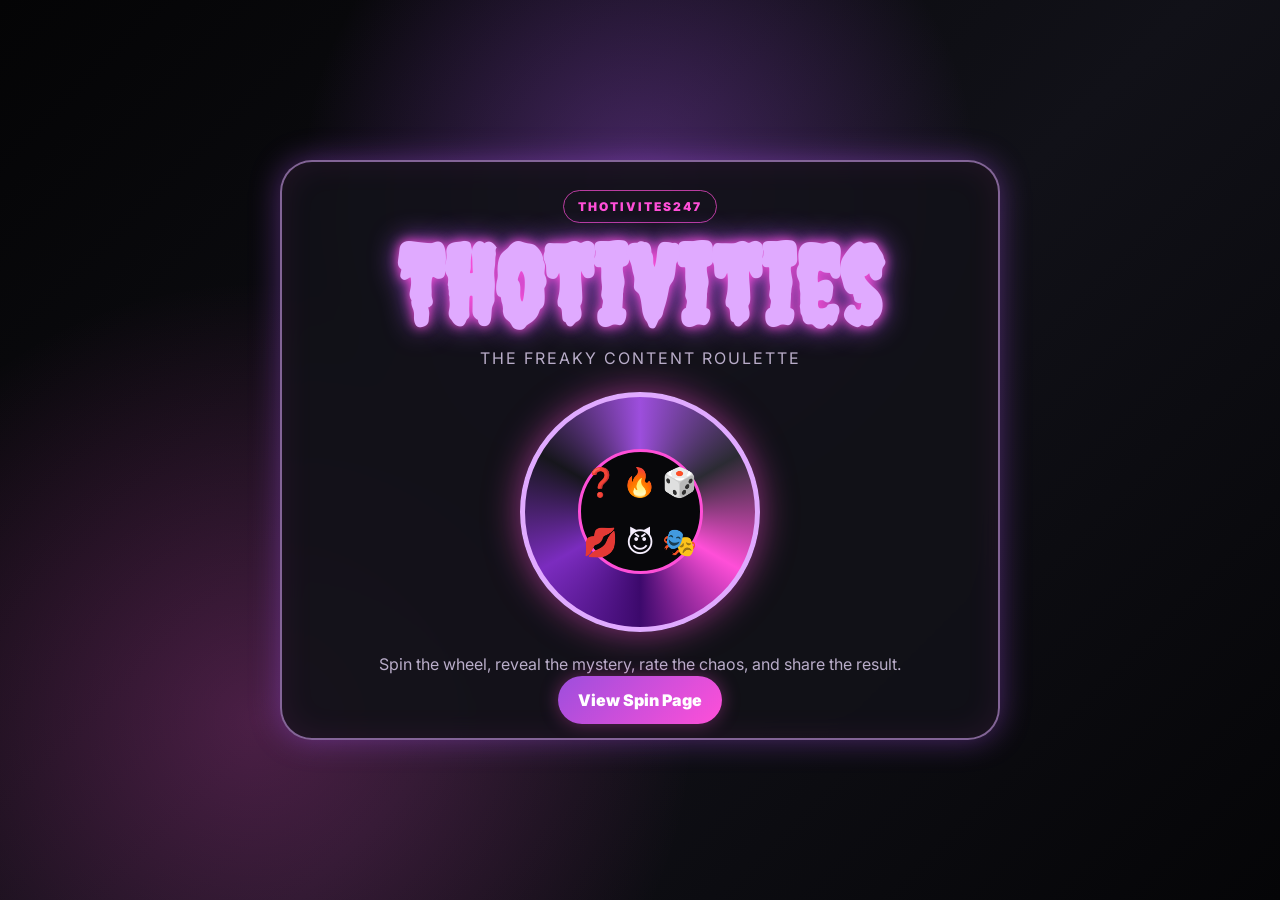
==== index.html @ 8af291e5 "Add Thotivites247 share site" ====
<!DOCTYPE html>
<html lang="en">
<head>
  <meta charset="UTF-8" />
  <meta name="viewport" content="width=device-width, initial-scale=1.0" />
  <title>Thotivites247</title>
  <link rel="stylesheet" href="style.css" />
</head>
<body>
  <main class="page">
    <section class="hero-card">
      <div class="badge">THOTIVITES247</div>
      <h1>Thotivities</h1>
      <p class="tagline">The Freaky Content Roulette</p>

      <div class="wheel-logo">
        <div class="wheel-ring">
          <span>❓</span><span>🔥</span><span>🎲</span>
          <span>💋</span><span>😈</span><span>🎭</span>
        </div>
      </div>

      <p class="description">
        Spin the wheel, reveal the mystery, rate the chaos, and share the result.
      </p>

      <a class="button" href="spin.html">View Spin Page</a>
    </section>
  </main>
</body>
</html>
---- style.css ----
@import url('https://fonts.googleapis.com/css2?family=Creepster&family=Inter:wght@400;700;900&display=swap');

:root {
  --black: #07070a;
  --panel: #121218;
  --gray: #2b2b33;
  --purple: #9d4edd;
  --purple-light: #e0aaff;
  --pink: #ff4fd8;
  --text: #f6efff;
  --muted: #b9adc9;
}

* { box-sizing: border-box; }

body {
  margin: 0;
  min-height: 100vh;
  font-family: Inter, system-ui, sans-serif;
  color: var(--text);
  background:
    radial-gradient(circle at 50% 20%, rgba(157, 78, 221, 0.4), transparent 35%),
    radial-gradient(circle at 20% 80%, rgba(255, 79, 216, 0.25), transparent 35%),
    linear-gradient(135deg, #040405, #111118 55%, #050507);
}

.page {
  min-height: 100vh;
  display: grid;
  place-items: center;
  padding: 24px;
}

.hero-card,
.result-card {
  width: min(720px, 100%);
  padding: 28px;
  text-align: center;
  background: rgba(18, 18, 24, 0.92);
  border: 2px solid rgba(224, 170, 255, 0.55);
  border-radius: 32px;
  box-shadow: 0 0 30px rgba(157, 78, 221, 0.45),
              inset 0 0 35px rgba(255, 79, 216, 0.08);
  backdrop-filter: blur(12px);
}

.badge {
  display: inline-block;
  padding: 8px 14px;
  border: 1px solid rgba(255, 79, 216, 0.7);
  border-radius: 999px;
  color: var(--pink);
  font-size: 12px;
  font-weight: 900;
  letter-spacing: 2px;
}

h1 {
  margin: 12px 0 0;
  font-family: Creepster, cursive;
  font-size: clamp(56px, 12vw, 108px);
  line-height: 0.95;
  color: var(--purple-light);
  text-shadow: 0 0 12px var(--pink), 0 0 28px var(--purple);
}

.tagline {
  margin: 10px 0 24px;
  color: var(--muted);
  letter-spacing: 2px;
  text-transform: uppercase;
}

.description, .notes, .footer { color: var(--muted); }

.wheel-logo {
  width: 240px;
  height: 240px;
  margin: 22px auto;
  border-radius: 50%;
  display: grid;
  place-items: center;
  background: conic-gradient(from 0deg, #9d4edd, #2b2b33, #ff4fd8, #3c096c, #7b2cbf, #16161c, #9d4edd);
  border: 5px solid var(--purple-light);
  box-shadow: 0 0 35px rgba(255, 79, 216, 0.55);
}

.wheel-ring {
  width: 125px;
  height: 125px;
  border-radius: 50%;
  background: var(--black);
  display: grid;
  grid-template-columns: repeat(3, 1fr);
  place-items: center;
  font-size: 28px;
  border: 3px solid var(--pink);
}

.symbol {
  font-size: clamp(76px, 22vw, 160px);
  line-height: 1;
  margin: 20px 0;
  filter: drop-shadow(0 0 20px var(--pink));
}

h2 {
  margin: 0;
  font-family: Creepster, cursive;
  font-size: clamp(40px, 9vw, 72px);
  color: var(--purple-light);
  text-shadow: 0 0 18px var(--purple);
}

.category {
  color: var(--pink);
  font-weight: 900;
  letter-spacing: 1.5px;
}

.rating-box {
  margin: 24px auto;
  padding: 18px;
  border-radius: 24px;
  background: rgba(43, 43, 51, 0.58);
  border: 1px solid rgba(224, 170, 255, 0.28);
}

.rating-number { font-size: 28px; font-weight: 900; }

.eggplants {
  margin: 10px 0;
  font-size: 26px;
  line-height: 1.4;
  overflow-wrap: anywhere;
}

.rating-label {
  font-family: Creepster, cursive;
  font-size: 34px;
  color: var(--pink);
  text-shadow: 0 0 16px var(--pink);
}

.actions {
  margin-top: 20px;
  display: flex;
  gap: 12px;
  justify-content: center;
  flex-wrap: wrap;
}

button, .button {
  appearance: none;
  border: none;
  cursor: pointer;
  text-decoration: none;
  padding: 14px 20px;
  border-radius: 999px;
  color: white;
  font-weight: 900;
  background: linear-gradient(135deg, var(--purple), var(--pink));
  box-shadow: 0 0 18px rgba(255, 79, 216, 0.35);
}

.secondary { background: var(--gray); }
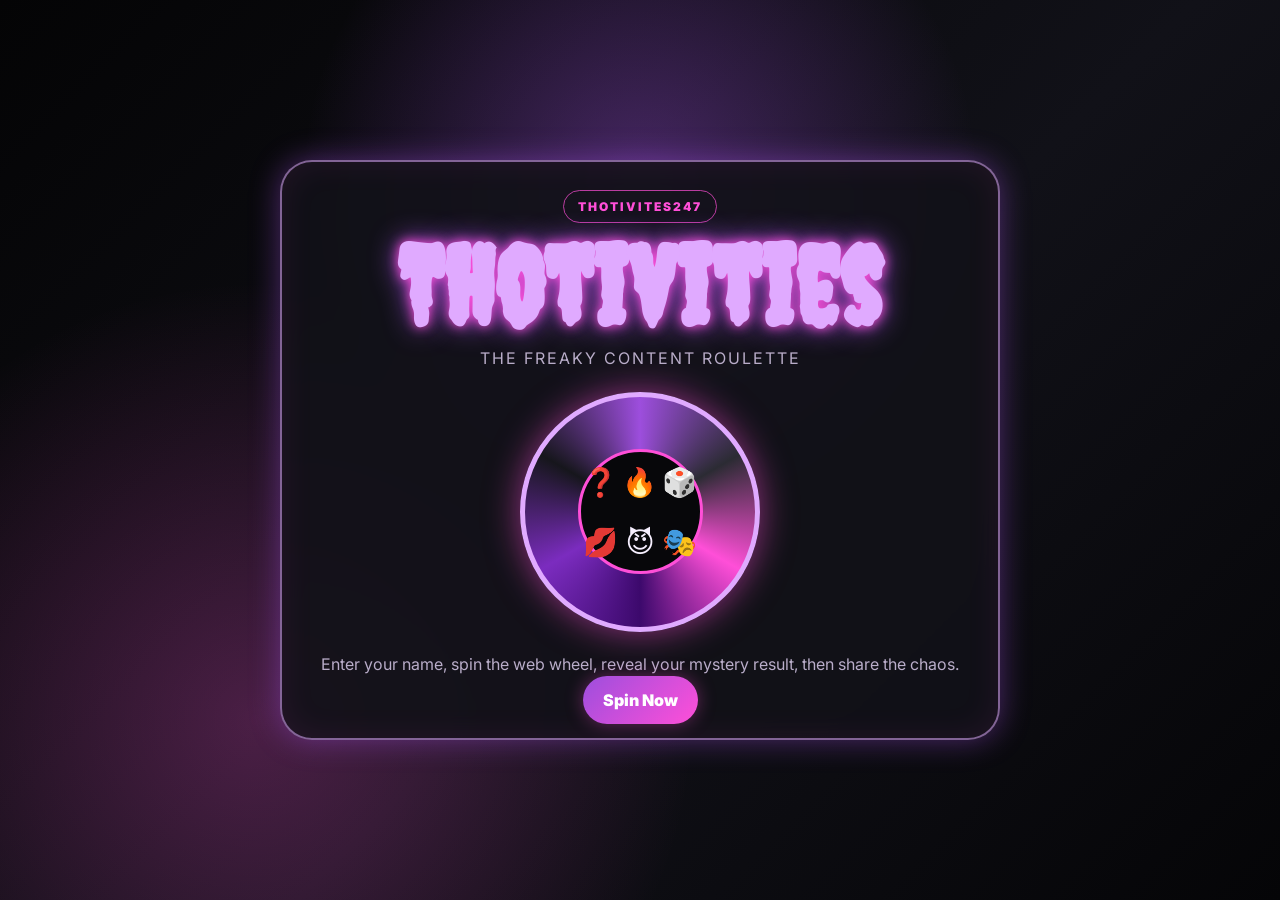
==== commit afc1fd42: "Add web spin with name reveal" ====
--- a/index.html
+++ b/index.html
@@ -12,19 +12,14 @@
       <div class="badge">THOTIVITES247</div>
       <h1>Thotivities</h1>
       <p class="tagline">The Freaky Content Roulette</p>
-
       <div class="wheel-logo">
         <div class="wheel-ring">
           <span>❓</span><span>🔥</span><span>🎲</span>
           <span>💋</span><span>😈</span><span>🎭</span>
         </div>
       </div>
-
-      <p class="description">
-        Spin the wheel, reveal the mystery, rate the chaos, and share the result.
-      </p>
-
-      <a class="button" href="spin.html">View Spin Page</a>
+      <p class="description">Enter your name, spin the web wheel, reveal your mystery result, then share the chaos.</p>
+      <a class="button" href="spin.html">Spin Now</a>
     </section>
   </main>
 </body>
--- a/style.css
+++ b/style.css
@@ -31,16 +31,14 @@
   padding: 24px;
 }
 
-.hero-card,
-.result-card {
+.hero-card, .result-card {
   width: min(720px, 100%);
   padding: 28px;
   text-align: center;
   background: rgba(18, 18, 24, 0.92);
   border: 2px solid rgba(224, 170, 255, 0.55);
   border-radius: 32px;
-  box-shadow: 0 0 30px rgba(157, 78, 221, 0.45),
-              inset 0 0 35px rgba(255, 79, 216, 0.08);
+  box-shadow: 0 0 30px rgba(157, 78, 221, 0.45), inset 0 0 35px rgba(255, 79, 216, 0.08);
   backdrop-filter: blur(12px);
 }
 
@@ -73,6 +71,34 @@
 
 .description, .notes, .footer { color: var(--muted); }
 
+.form-box { margin: 16px auto 18px; text-align: left; }
+
+label {
+  display: block;
+  margin-bottom: 8px;
+  color: var(--muted);
+  font-weight: 900;
+  letter-spacing: 1px;
+  text-transform: uppercase;
+  font-size: 12px;
+}
+
+input {
+  width: 100%;
+  padding: 16px;
+  border-radius: 18px;
+  border: 1px solid rgba(224, 170, 255, 0.45);
+  background: rgba(7, 7, 10, 0.75);
+  color: var(--text);
+  font-size: 18px;
+  outline: none;
+}
+
+input:focus {
+  border-color: var(--pink);
+  box-shadow: 0 0 18px rgba(255, 79, 216, 0.3);
+}
+
 .wheel-logo {
   width: 240px;
   height: 240px;
@@ -84,6 +110,8 @@
   border: 5px solid var(--purple-light);
   box-shadow: 0 0 35px rgba(255, 79, 216, 0.55);
 }
+
+.small-wheel { width: 210px; height: 210px; }
 
 .wheel-ring {
   width: 125px;
@@ -97,12 +125,31 @@
   border: 3px solid var(--pink);
 }
 
+.spin-animation { animation: spin 1.6s cubic-bezier(.12,.72,.22,1) forwards; }
+
+@keyframes spin {
+  from { transform: rotate(0deg); }
+  to { transform: rotate(1620deg); }
+}
+
+.hidden { display: none !important; }
+
+.small-label {
+  color: var(--muted);
+  text-transform: uppercase;
+  letter-spacing: 1.5px;
+  font-size: 12px;
+  font-weight: 900;
+}
+
 .symbol {
-  font-size: clamp(76px, 22vw, 160px);
+  font-size: clamp(76px, 22vw, 150px);
   line-height: 1;
-  margin: 20px 0;
+  margin: 10px 0 20px;
   filter: drop-shadow(0 0 20px var(--pink));
 }
+
+.name-line { color: var(--pink); font-weight: 900; font-size: 18px; }
 
 h2 {
   margin: 0;
@@ -112,11 +159,7 @@
   text-shadow: 0 0 18px var(--purple);
 }
 
-.category {
-  color: var(--pink);
-  font-weight: 900;
-  letter-spacing: 1.5px;
-}
+.category { color: var(--pink); font-weight: 900; letter-spacing: 1.5px; }
 
 .rating-box {
   margin: 24px auto;
@@ -126,21 +169,7 @@
   border: 1px solid rgba(224, 170, 255, 0.28);
 }
 
-.rating-number { font-size: 28px; font-weight: 900; }
-
-.eggplants {
-  margin: 10px 0;
-  font-size: 26px;
-  line-height: 1.4;
-  overflow-wrap: anywhere;
-}
-
-.rating-label {
-  font-family: Creepster, cursive;
-  font-size: 34px;
-  color: var(--pink);
-  text-shadow: 0 0 16px var(--pink);
-}
+.rating-number { font-size: 24px; font-weight: 900; }
 
 .actions {
   margin-top: 20px;
@@ -150,7 +179,7 @@
   flex-wrap: wrap;
 }
 
-button, .button {
+button, .button, .secondary-btn {
   appearance: none;
   border: none;
   cursor: pointer;
@@ -163,4 +192,4 @@
   box-shadow: 0 0 18px rgba(255, 79, 216, 0.35);
 }
 
-.secondary { background: var(--gray); }
+.secondary, .secondary-btn { background: var(--gray); }
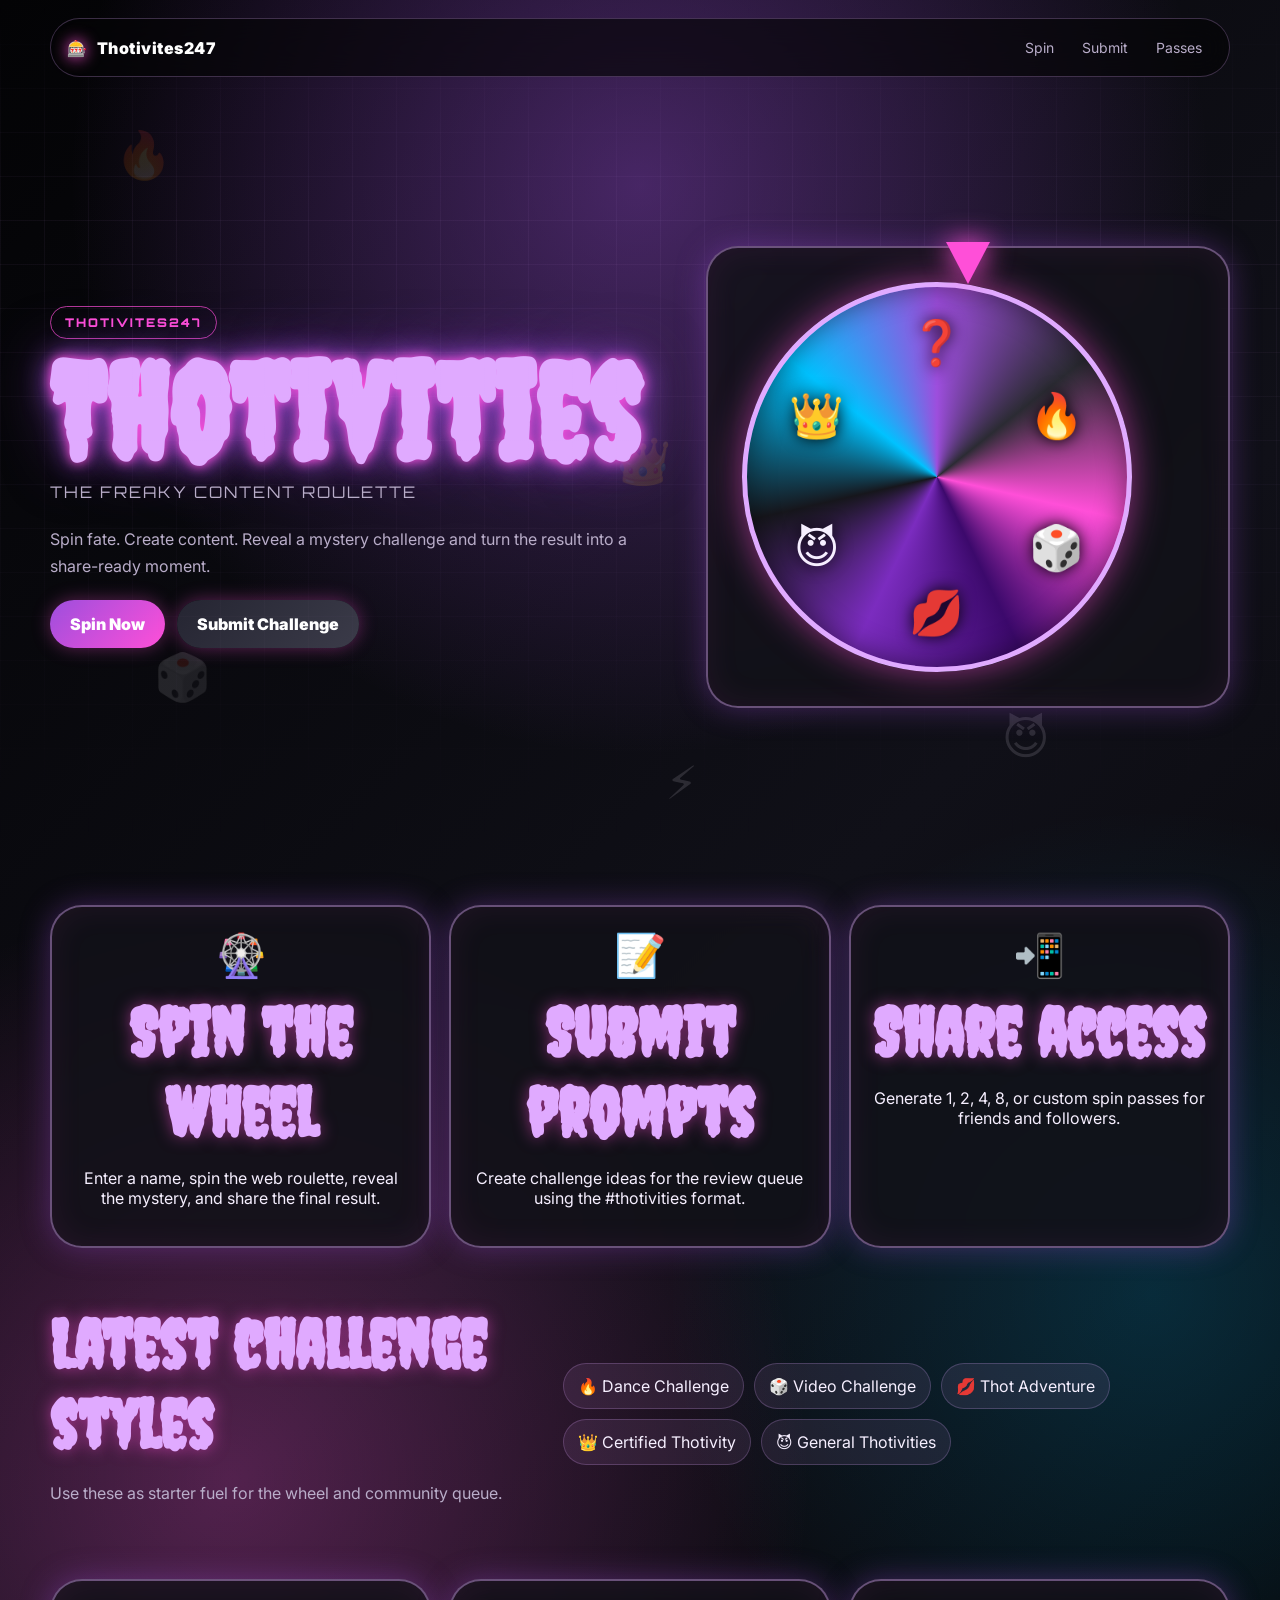
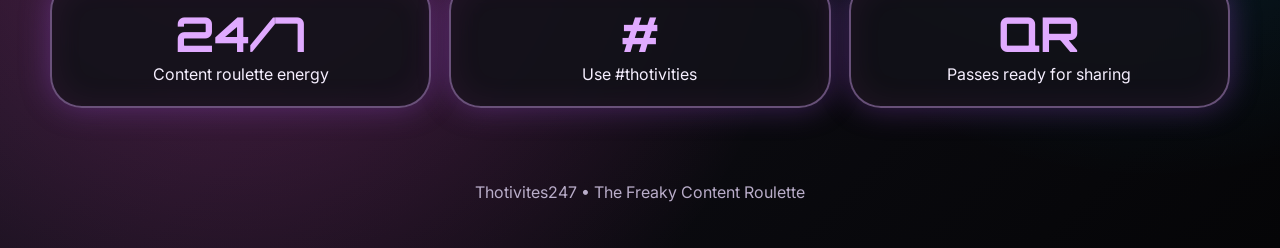
==== commit 2c6c256d: "Upgrade Thotivites247 web experience" ====
--- a/index.html
+++ b/index.html
@@ -3,24 +3,65 @@
 <head>
   <meta charset="UTF-8" />
   <meta name="viewport" content="width=device-width, initial-scale=1.0" />
-  <title>Thotivites247</title>
+  <title>Thotivites247 | The Freaky Content Roulette</title>
+  <meta name="description" content="Spin the wheel, reveal a mystery challenge, and share the chaos with Thotivites247." />
   <link rel="stylesheet" href="style.css" />
 </head>
 <body>
-  <main class="page">
-    <section class="hero-card">
-      <div class="badge">THOTIVITES247</div>
-      <h1>Thotivities</h1>
-      <p class="tagline">The Freaky Content Roulette</p>
-      <div class="wheel-logo">
-        <div class="wheel-ring">
-          <span>❓</span><span>🔥</span><span>🎲</span>
-          <span>💋</span><span>😈</span><span>🎭</span>
+  <div class="symbol-cloud" aria-hidden="true">
+    <span>🔥</span><span>🎲</span><span>💋</span><span>😈</span><span>👑</span><span>⚡</span>
+  </div>
+
+  <header class="site-header">
+    <a class="brand" href="index.html"><span class="brand-mark">🎰</span><span>Thotivites247</span></a>
+    <nav><a href="spin.html">Spin</a><a href="submit.html">Submit</a><a href="passes.html">Passes</a></nav>
+  </header>
+
+  <main>
+    <section class="hero page-section">
+      <div class="hero-copy">
+        <div class="badge">THOTIVITES247</div>
+        <h1>Thotivities</h1>
+        <p class="tagline">The Freaky Content Roulette</p>
+        <p class="hero-text">Spin fate. Create content. Reveal a mystery challenge and turn the result into a share-ready moment.</p>
+        <div class="hero-actions">
+          <a class="button" href="spin.html">Spin Now</a>
+          <a class="button secondary" href="submit.html">Submit Challenge</a>
         </div>
       </div>
-      <p class="description">Enter your name, spin the web wheel, reveal your mystery result, then share the chaos.</p>
-      <a class="button" href="spin.html">Spin Now</a>
+
+      <div class="hero-wheel-card">
+        <div class="pointer"></div>
+        <div class="mega-wheel">
+          <span>❓</span><span>🔥</span><span>🎲</span><span>💋</span><span>😈</span><span>👑</span>
+        </div>
+      </div>
+    </section>
+
+    <section class="page-section cards-grid">
+      <article class="glass-card"><div class="card-icon">🎡</div><h2>Spin the wheel</h2><p>Enter a name, spin the web roulette, reveal the mystery, and share the final result.</p></article>
+      <article class="glass-card"><div class="card-icon">📝</div><h2>Submit prompts</h2><p>Create challenge ideas for the review queue using the #thotivities format.</p></article>
+      <article class="glass-card"><div class="card-icon">📲</div><h2>Share access</h2><p>Generate 1, 2, 4, 8, or custom spin passes for friends and followers.</p></article>
+    </section>
+
+    <section class="page-section split-section">
+      <div><h2 class="section-title">Latest challenge styles</h2><p class="muted">Use these as starter fuel for the wheel and community queue.</p></div>
+      <div class="challenge-list">
+        <div class="challenge-pill">🔥 Dance Challenge</div>
+        <div class="challenge-pill">🎲 Video Challenge</div>
+        <div class="challenge-pill">💋 Thot Adventure</div>
+        <div class="challenge-pill">👑 Certified Thotivity</div>
+        <div class="challenge-pill">😈 General Thotivities</div>
+      </div>
+    </section>
+
+    <section class="page-section stats-grid">
+      <div class="stat-card"><strong>24/7</strong><span>Content roulette energy</span></div>
+      <div class="stat-card"><strong>#</strong><span>Use #thotivities</span></div>
+      <div class="stat-card"><strong>QR</strong><span>Passes ready for sharing</span></div>
     </section>
   </main>
+
+  <footer><p>Thotivites247 • The Freaky Content Roulette</p></footer>
 </body>
 </html>
--- a/style.css
+++ b/style.css
@@ -1,195 +1,69 @@
-@import url('https://fonts.googleapis.com/css2?family=Creepster&family=Inter:wght@400;700;900&display=swap');
+@import url('https://fonts.googleapis.com/css2?family=Creepster&family=Inter:wght@400;700;900&family=Orbitron:wght@500;700;900&display=swap');
 
-:root {
-  --black: #07070a;
-  --panel: #121218;
-  --gray: #2b2b33;
-  --purple: #9d4edd;
-  --purple-light: #e0aaff;
-  --pink: #ff4fd8;
-  --text: #f6efff;
-  --muted: #b9adc9;
-}
-
-* { box-sizing: border-box; }
-
-body {
-  margin: 0;
-  min-height: 100vh;
-  font-family: Inter, system-ui, sans-serif;
-  color: var(--text);
-  background:
-    radial-gradient(circle at 50% 20%, rgba(157, 78, 221, 0.4), transparent 35%),
-    radial-gradient(circle at 20% 80%, rgba(255, 79, 216, 0.25), transparent 35%),
-    linear-gradient(135deg, #040405, #111118 55%, #050507);
-}
-
-.page {
-  min-height: 100vh;
-  display: grid;
-  place-items: center;
-  padding: 24px;
-}
-
-.hero-card, .result-card {
-  width: min(720px, 100%);
-  padding: 28px;
-  text-align: center;
-  background: rgba(18, 18, 24, 0.92);
-  border: 2px solid rgba(224, 170, 255, 0.55);
-  border-radius: 32px;
-  box-shadow: 0 0 30px rgba(157, 78, 221, 0.45), inset 0 0 35px rgba(255, 79, 216, 0.08);
-  backdrop-filter: blur(12px);
-}
-
-.badge {
-  display: inline-block;
-  padding: 8px 14px;
-  border: 1px solid rgba(255, 79, 216, 0.7);
-  border-radius: 999px;
-  color: var(--pink);
-  font-size: 12px;
-  font-weight: 900;
-  letter-spacing: 2px;
-}
-
-h1 {
-  margin: 12px 0 0;
-  font-family: Creepster, cursive;
-  font-size: clamp(56px, 12vw, 108px);
-  line-height: 0.95;
-  color: var(--purple-light);
-  text-shadow: 0 0 12px var(--pink), 0 0 28px var(--purple);
-}
-
-.tagline {
-  margin: 10px 0 24px;
-  color: var(--muted);
-  letter-spacing: 2px;
-  text-transform: uppercase;
-}
-
-.description, .notes, .footer { color: var(--muted); }
-
-.form-box { margin: 16px auto 18px; text-align: left; }
-
-label {
-  display: block;
-  margin-bottom: 8px;
-  color: var(--muted);
-  font-weight: 900;
-  letter-spacing: 1px;
-  text-transform: uppercase;
-  font-size: 12px;
-}
-
-input {
-  width: 100%;
-  padding: 16px;
-  border-radius: 18px;
-  border: 1px solid rgba(224, 170, 255, 0.45);
-  background: rgba(7, 7, 10, 0.75);
-  color: var(--text);
-  font-size: 18px;
-  outline: none;
-}
-
-input:focus {
-  border-color: var(--pink);
-  box-shadow: 0 0 18px rgba(255, 79, 216, 0.3);
-}
-
-.wheel-logo {
-  width: 240px;
-  height: 240px;
-  margin: 22px auto;
-  border-radius: 50%;
-  display: grid;
-  place-items: center;
-  background: conic-gradient(from 0deg, #9d4edd, #2b2b33, #ff4fd8, #3c096c, #7b2cbf, #16161c, #9d4edd);
-  border: 5px solid var(--purple-light);
-  box-shadow: 0 0 35px rgba(255, 79, 216, 0.55);
-}
-
-.small-wheel { width: 210px; height: 210px; }
-
-.wheel-ring {
-  width: 125px;
-  height: 125px;
-  border-radius: 50%;
-  background: var(--black);
-  display: grid;
-  grid-template-columns: repeat(3, 1fr);
-  place-items: center;
-  font-size: 28px;
-  border: 3px solid var(--pink);
-}
-
-.spin-animation { animation: spin 1.6s cubic-bezier(.12,.72,.22,1) forwards; }
-
-@keyframes spin {
-  from { transform: rotate(0deg); }
-  to { transform: rotate(1620deg); }
-}
-
-.hidden { display: none !important; }
-
-.small-label {
-  color: var(--muted);
-  text-transform: uppercase;
-  letter-spacing: 1.5px;
-  font-size: 12px;
-  font-weight: 900;
-}
-
-.symbol {
-  font-size: clamp(76px, 22vw, 150px);
-  line-height: 1;
-  margin: 10px 0 20px;
-  filter: drop-shadow(0 0 20px var(--pink));
-}
-
-.name-line { color: var(--pink); font-weight: 900; font-size: 18px; }
-
-h2 {
-  margin: 0;
-  font-family: Creepster, cursive;
-  font-size: clamp(40px, 9vw, 72px);
-  color: var(--purple-light);
-  text-shadow: 0 0 18px var(--purple);
-}
-
-.category { color: var(--pink); font-weight: 900; letter-spacing: 1.5px; }
-
-.rating-box {
-  margin: 24px auto;
-  padding: 18px;
-  border-radius: 24px;
-  background: rgba(43, 43, 51, 0.58);
-  border: 1px solid rgba(224, 170, 255, 0.28);
-}
-
-.rating-number { font-size: 24px; font-weight: 900; }
-
-.actions {
-  margin-top: 20px;
-  display: flex;
-  gap: 12px;
-  justify-content: center;
-  flex-wrap: wrap;
-}
-
-button, .button, .secondary-btn {
-  appearance: none;
-  border: none;
-  cursor: pointer;
-  text-decoration: none;
-  padding: 14px 20px;
-  border-radius: 999px;
-  color: white;
-  font-weight: 900;
-  background: linear-gradient(135deg, var(--purple), var(--pink));
-  box-shadow: 0 0 18px rgba(255, 79, 216, 0.35);
-}
-
-.secondary, .secondary-btn { background: var(--gray); }
+:root { --black:#050507; --panel:#121218; --gray:#2b2b33; --purple:#9d4edd; --purple-light:#e0aaff; --pink:#ff4fd8; --blue:#00c2ff; --text:#f6efff; --muted:#b9adc9; --glass:rgba(18,18,24,.88); }
+* { box-sizing:border-box; }
+html { scroll-behavior:smooth; }
+body { margin:0; min-height:100vh; font-family:Inter,system-ui,sans-serif; color:var(--text); overflow-x:hidden; background:radial-gradient(circle at 50% 10%,rgba(157,78,221,.42),transparent 32%),radial-gradient(circle at 18% 80%,rgba(255,79,216,.28),transparent 32%),radial-gradient(circle at 90% 70%,rgba(0,194,255,.18),transparent 28%),linear-gradient(135deg,#030305,#101018 55%,#050507); }
+body::before { content:""; position:fixed; inset:0; pointer-events:none; background-image:linear-gradient(rgba(224,170,255,.05) 1px,transparent 1px),linear-gradient(90deg,rgba(224,170,255,.05) 1px,transparent 1px); background-size:44px 44px; mask-image:linear-gradient(to bottom,transparent,black 25%,transparent 95%); }
+.site-header { width:min(1180px,calc(100% - 32px)); margin:18px auto 0; padding:12px 16px; border:1px solid rgba(224,170,255,.25); border-radius:999px; background:rgba(5,5,7,.68); backdrop-filter:blur(14px); display:flex; align-items:center; justify-content:space-between; gap:12px; position:sticky; top:12px; z-index:20; }
+.brand { display:flex; align-items:center; gap:9px; color:white; text-decoration:none; font-weight:900; letter-spacing:.5px; }
+.brand-mark { filter:drop-shadow(0 0 8px var(--pink)); }
+nav { display:flex; gap:6px; }
+nav a { color:var(--muted); text-decoration:none; padding:8px 11px; border-radius:999px; font-size:14px; }
+nav a:hover { color:white; background:rgba(157,78,221,.22); }
+.page,.page-section { width:min(1180px,calc(100% - 32px)); margin:0 auto; }
+.page { min-height:calc(100vh - 90px); display:grid; place-items:center; padding:34px 0; }
+.hero { min-height:calc(100vh - 100px); display:grid; grid-template-columns:1.08fr .92fr; align-items:center; gap:40px; padding:62px 0; }
+.badge { display:inline-block; padding:8px 14px; border:1px solid rgba(255,79,216,.7); border-radius:999px; color:var(--pink); font-size:12px; font-weight:900; letter-spacing:2px; text-transform:uppercase; font-family:Orbitron,Inter,sans-serif; }
+h1 { margin:12px 0 0; font-family:Creepster,cursive; font-size:clamp(62px,12vw,132px); line-height:.92; color:var(--purple-light); text-shadow:0 0 12px var(--pink),0 0 28px var(--purple),0 0 60px rgba(157,78,221,.5); }
+h2,.section-title { font-family:Creepster,cursive; font-size:clamp(34px,6vw,68px); color:var(--purple-light); text-shadow:0 0 16px rgba(255,79,216,.5); margin:0 0 8px; }
+.tagline { margin:10px 0 24px; color:var(--muted); letter-spacing:2px; text-transform:uppercase; font-family:Orbitron,Inter,sans-serif; }
+.hero-text,.description,.notes,.footer,.muted { color:var(--muted); line-height:1.7; }
+.hero-actions,.actions { margin-top:20px; display:flex; gap:12px; flex-wrap:wrap; justify-content:center; }
+.hero-actions { justify-content:flex-start; }
+button,.button,.secondary-btn { appearance:none; border:none; cursor:pointer; text-decoration:none; padding:14px 20px; border-radius:999px; color:white; font-weight:900; background:linear-gradient(135deg,var(--purple),var(--pink)); box-shadow:0 0 18px rgba(255,79,216,.35); transition:transform .18s ease,box-shadow .18s ease; }
+button:hover,.button:hover,.secondary-btn:hover { transform:translateY(-2px); box-shadow:0 0 28px rgba(255,79,216,.52); }
+.secondary,.secondary-btn { background:linear-gradient(135deg,#252532,#3b3b49); }
+.hero-wheel-card,.result-card,.hero-card,.glass-card,.stat-card { text-align:center; background:var(--glass); border:2px solid rgba(224,170,255,.42); border-radius:32px; box-shadow:0 0 30px rgba(157,78,221,.35),inset 0 0 35px rgba(255,79,216,.07); backdrop-filter:blur(12px); }
+.hero-wheel-card { padding:34px; position:relative; }
+.result-card,.hero-card { width:min(760px,100%); padding:28px; }
+.wheel-shell { position:relative; display:grid; place-items:center; margin:8px auto 0; }
+.pointer { width:0; height:0; border-left:22px solid transparent; border-right:22px solid transparent; border-top:42px solid var(--pink); filter:drop-shadow(0 0 14px var(--pink)); position:absolute; top:-6px; left:50%; z-index:4; transform:translateX(-50%); }
+.mega-wheel,.wheel-logo { border-radius:50%; display:grid; place-items:center; background:conic-gradient(from 0deg,#9d4edd,#2b2b33,#ff4fd8,#3c096c,#7b2cbf,#16161c,#00c2ff,#9d4edd); border:5px solid var(--purple-light); box-shadow:0 0 35px rgba(255,79,216,.55),inset 0 0 28px rgba(0,0,0,.45); }
+.mega-wheel { width:min(390px,80vw); height:min(390px,80vw); animation:slowSpin 22s linear infinite; position:relative; }
+.mega-wheel span { position:absolute; font-size:44px; filter:drop-shadow(0 0 8px black); }
+.mega-wheel span:nth-child(1){transform:translate(0,-135px)} .mega-wheel span:nth-child(2){transform:translate(120px,-62px)} .mega-wheel span:nth-child(3){transform:translate(120px,70px)} .mega-wheel span:nth-child(4){transform:translate(0,135px)} .mega-wheel span:nth-child(5){transform:translate(-120px,70px)} .mega-wheel span:nth-child(6){transform:translate(-120px,-62px)}
+@keyframes slowSpin { from{transform:rotate(0)} to{transform:rotate(360deg)} }
+.wheel-logo { width:240px; height:240px; margin:22px auto; }
+.small-wheel { width:210px; height:210px; }
+.wheel-ring { width:125px; height:125px; border-radius:50%; background:var(--black); display:grid; grid-template-columns:repeat(3,1fr); place-items:center; font-size:28px; border:3px solid var(--pink); }
+.spin-animation { animation:spin 1.6s cubic-bezier(.12,.72,.22,1) forwards; }
+@keyframes spin { from{transform:rotate(0deg)} to{transform:rotate(1620deg)} }
+.cards-grid,.stats-grid { display:grid; grid-template-columns:repeat(3,1fr); gap:18px; padding:28px 0; }
+.glass-card,.stat-card { padding:22px; }
+.card-icon { font-size:42px; margin-bottom:12px; }
+.split-section { padding:28px 0; display:grid; grid-template-columns:.85fr 1.15fr; gap:20px; align-items:center; }
+.challenge-list { display:flex; gap:10px; flex-wrap:wrap; }
+.challenge-pill { padding:12px 14px; background:rgba(224,170,255,.09); border:1px solid rgba(224,170,255,.22); border-radius:999px; }
+.stat-card strong { display:block; font-size:48px; color:var(--purple-light); font-family:Orbitron,Inter,sans-serif; }
+.form-box { margin:16px auto 18px; text-align:left; }
+label { display:block; margin-bottom:8px; color:var(--muted); font-weight:900; letter-spacing:1px; text-transform:uppercase; font-size:12px; }
+input,textarea,select { width:100%; padding:16px; border-radius:18px; border:1px solid rgba(224,170,255,.45); background:rgba(7,7,10,.75); color:var(--text); font-size:18px; outline:none; }
+textarea { resize:vertical; }
+input:focus,textarea:focus,select:focus { border-color:var(--pink); box-shadow:0 0 18px rgba(255,79,216,.3); }
+.avatar-picker,.pass-grid { display:flex; flex-wrap:wrap; gap:8px; justify-content:center; }
+.avatar { min-width:52px; padding:12px; font-size:24px; background:rgba(224,170,255,.08); }
+.avatar.active { background:linear-gradient(135deg,var(--purple),var(--pink)); }
+.spin-limit { padding:10px; border:1px solid rgba(0,194,255,.55); border-radius:16px; background:rgba(0,194,255,.08); }
+.hidden { display:none!important; }
+.small-label { color:var(--muted); text-transform:uppercase; letter-spacing:1.5px; font-size:12px; font-weight:900; }
+.symbol { font-size:clamp(76px,22vw,150px); line-height:1; margin:10px 0 20px; filter:drop-shadow(0 0 20px var(--pink)); }
+.name-line { color:var(--pink); font-weight:900; font-size:18px; }
+.category,.hashtag { color:var(--pink); font-weight:900; letter-spacing:1.5px; }
+.share-card { margin:24px auto; padding:18px; border-radius:24px; background:rgba(43,43,51,.58); border:1px solid rgba(224,170,255,.28); white-space:pre-wrap; }
+footer { text-align:center; padding:30px; color:var(--muted); }
+.symbol-cloud { position:fixed; inset:0; pointer-events:none; overflow:hidden; z-index:-1; }
+.symbol-cloud span { position:absolute; font-size:46px; opacity:.13; animation:floatSymbol 13s ease-in-out infinite; }
+.symbol-cloud span:nth-child(1){top:14%;left:9%;animation-delay:0s} .symbol-cloud span:nth-child(2){top:72%;left:12%;animation-delay:1s} .symbol-cloud span:nth-child(3){top:28%;right:10%;animation-delay:2s} .symbol-cloud span:nth-child(4){bottom:15%;right:18%;animation-delay:3s} .symbol-cloud span:nth-child(5){top:48%;left:48%;animation-delay:4s} .symbol-cloud span:nth-child(6){bottom:10%;left:52%;animation-delay:5s}
+@keyframes floatSymbol { 0%,100%{transform:translateY(0) rotate(-8deg)} 50%{transform:translateY(-28px) rotate(8deg)} }
+@media (max-width:820px){ .hero,.split-section,.cards-grid,.stats-grid{grid-template-columns:1fr} .hero-actions{justify-content:center} .hero-copy{text-align:center} .site-header{border-radius:24px;flex-direction:column} nav{flex-wrap:wrap;justify-content:center} }
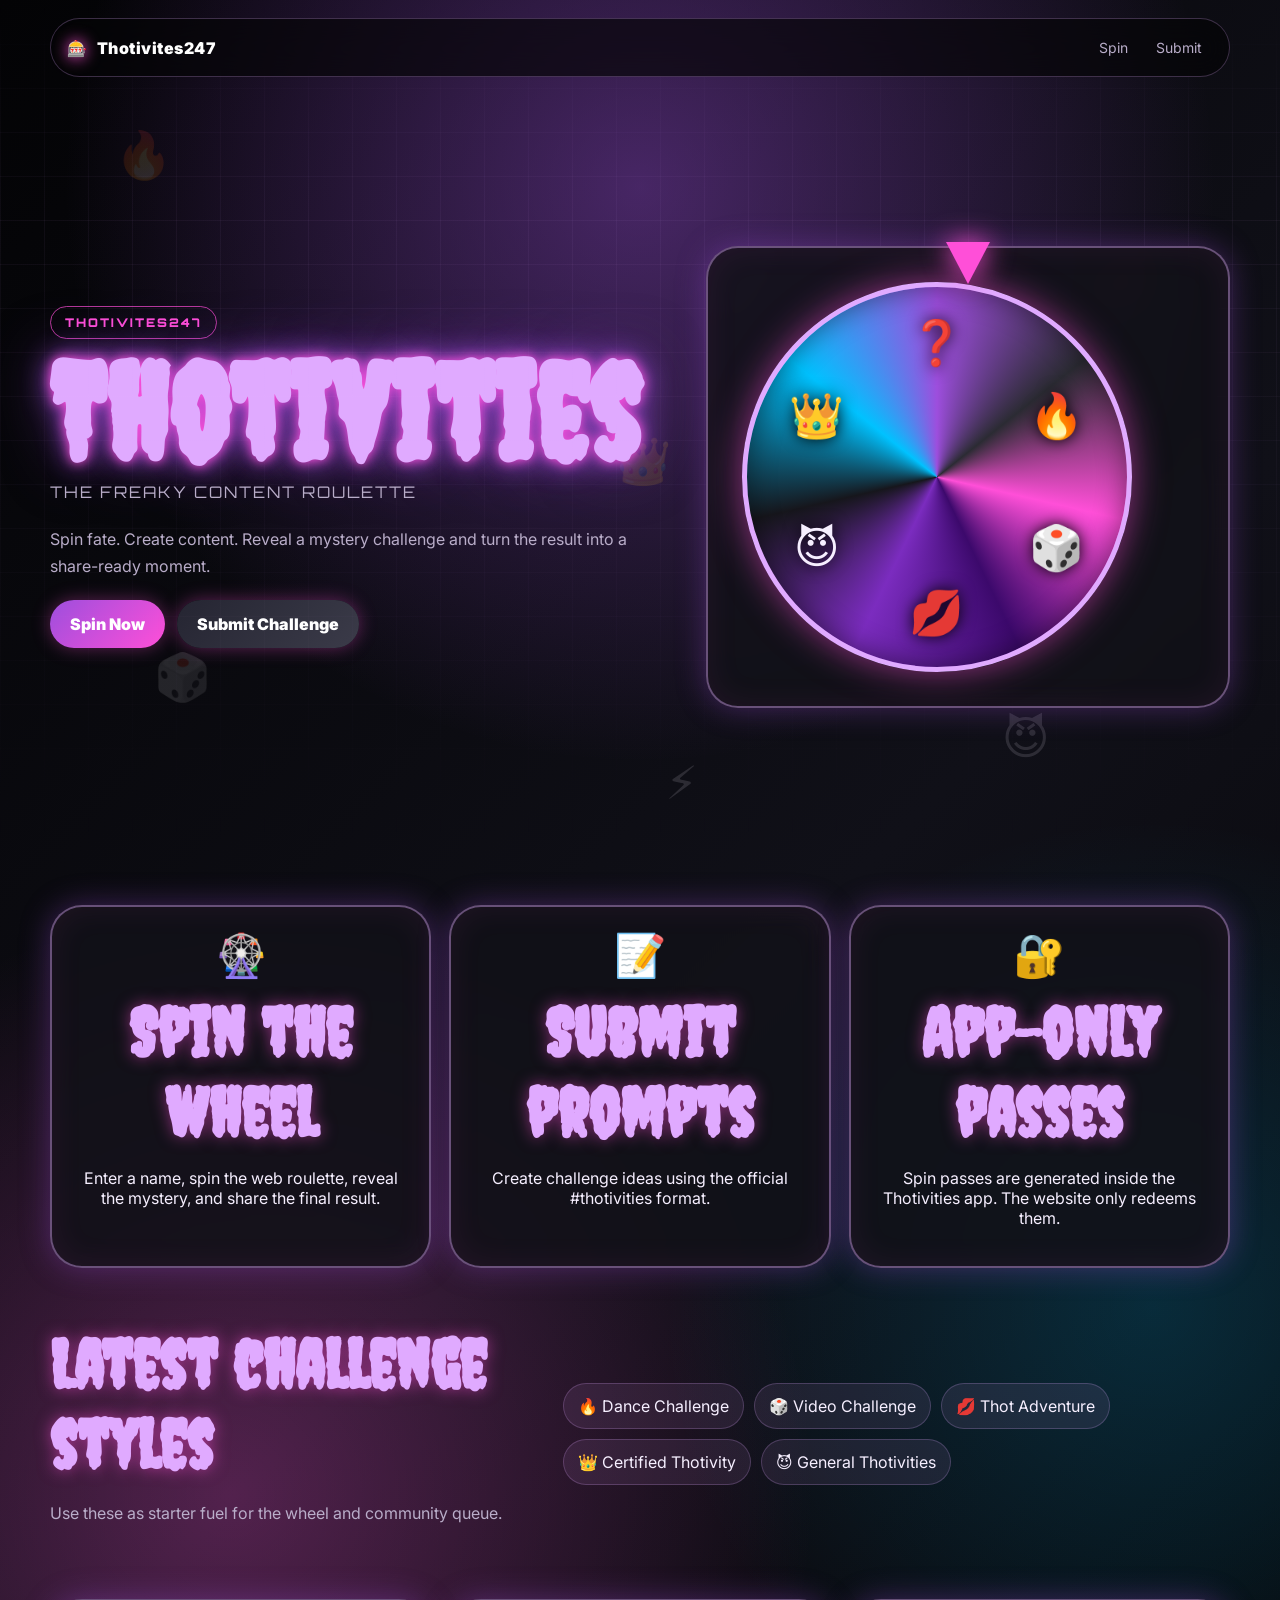
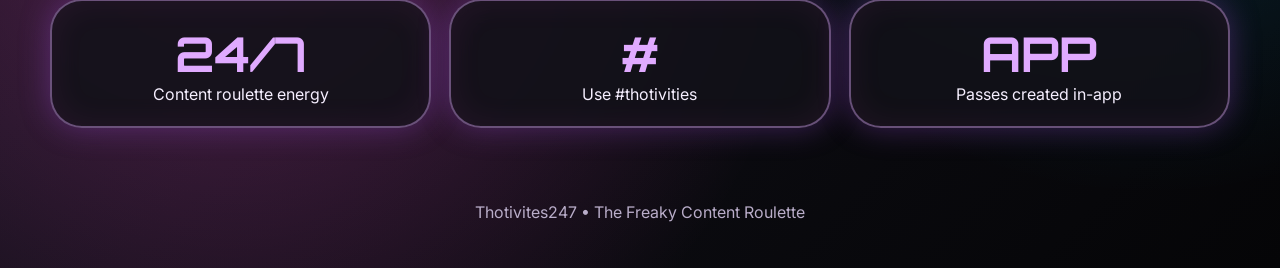
==== commit c633c9f5: "Make passes app-only and fix X prompt generator" ====
--- a/index.html
+++ b/index.html
@@ -3,8 +3,10 @@
 <head>
   <meta charset="UTF-8" />
   <meta name="viewport" content="width=device-width, initial-scale=1.0" />
+
   <title>Thotivites247 | The Freaky Content Roulette</title>
   <meta name="description" content="Spin the wheel, reveal a mystery challenge, and share the chaos with Thotivites247." />
+
   <link rel="stylesheet" href="style.css" />
 </head>
 <body>
@@ -13,8 +15,15 @@
   </div>
 
   <header class="site-header">
-    <a class="brand" href="index.html"><span class="brand-mark">🎰</span><span>Thotivites247</span></a>
-    <nav><a href="spin.html">Spin</a><a href="submit.html">Submit</a><a href="passes.html">Passes</a></nav>
+    <a class="brand" href="index.html">
+      <span class="brand-mark">🎰</span>
+      <span>Thotivites247</span>
+    </a>
+
+    <nav>
+      <a href="spin.html">Spin</a>
+      <a href="submit.html">Submit</a>
+    </nav>
   </header>
 
   <main>
@@ -23,7 +32,10 @@
         <div class="badge">THOTIVITES247</div>
         <h1>Thotivities</h1>
         <p class="tagline">The Freaky Content Roulette</p>
-        <p class="hero-text">Spin fate. Create content. Reveal a mystery challenge and turn the result into a share-ready moment.</p>
+        <p class="hero-text">
+          Spin fate. Create content. Reveal a mystery challenge and turn the result into a share-ready moment.
+        </p>
+
         <div class="hero-actions">
           <a class="button" href="spin.html">Spin Now</a>
           <a class="button secondary" href="submit.html">Submit Challenge</a>
@@ -33,19 +45,42 @@
       <div class="hero-wheel-card">
         <div class="pointer"></div>
         <div class="mega-wheel">
-          <span>❓</span><span>🔥</span><span>🎲</span><span>💋</span><span>😈</span><span>👑</span>
+          <span>❓</span>
+          <span>🔥</span>
+          <span>🎲</span>
+          <span>💋</span>
+          <span>😈</span>
+          <span>👑</span>
         </div>
       </div>
     </section>
 
     <section class="page-section cards-grid">
-      <article class="glass-card"><div class="card-icon">🎡</div><h2>Spin the wheel</h2><p>Enter a name, spin the web roulette, reveal the mystery, and share the final result.</p></article>
-      <article class="glass-card"><div class="card-icon">📝</div><h2>Submit prompts</h2><p>Create challenge ideas for the review queue using the #thotivities format.</p></article>
-      <article class="glass-card"><div class="card-icon">📲</div><h2>Share access</h2><p>Generate 1, 2, 4, 8, or custom spin passes for friends and followers.</p></article>
+      <article class="glass-card">
+        <div class="card-icon">🎡</div>
+        <h2>Spin the wheel</h2>
+        <p>Enter a name, spin the web roulette, reveal the mystery, and share the final result.</p>
+      </article>
+
+      <article class="glass-card">
+        <div class="card-icon">📝</div>
+        <h2>Submit prompts</h2>
+        <p>Create challenge ideas using the official #thotivities format.</p>
+      </article>
+
+      <article class="glass-card">
+        <div class="card-icon">🔐</div>
+        <h2>App-only passes</h2>
+        <p>Spin passes are generated inside the Thotivities app. The website only redeems them.</p>
+      </article>
     </section>
 
     <section class="page-section split-section">
-      <div><h2 class="section-title">Latest challenge styles</h2><p class="muted">Use these as starter fuel for the wheel and community queue.</p></div>
+      <div>
+        <h2 class="section-title">Latest challenge styles</h2>
+        <p class="muted">Use these as starter fuel for the wheel and community queue.</p>
+      </div>
+
       <div class="challenge-list">
         <div class="challenge-pill">🔥 Dance Challenge</div>
         <div class="challenge-pill">🎲 Video Challenge</div>
@@ -56,12 +91,23 @@
     </section>
 
     <section class="page-section stats-grid">
-      <div class="stat-card"><strong>24/7</strong><span>Content roulette energy</span></div>
-      <div class="stat-card"><strong>#</strong><span>Use #thotivities</span></div>
-      <div class="stat-card"><strong>QR</strong><span>Passes ready for sharing</span></div>
+      <div class="stat-card">
+        <strong>24/7</strong>
+        <span>Content roulette energy</span>
+      </div>
+      <div class="stat-card">
+        <strong>#</strong>
+        <span>Use #thotivities</span>
+      </div>
+      <div class="stat-card">
+        <strong>APP</strong>
+        <span>Passes created in-app</span>
+      </div>
     </section>
   </main>
 
-  <footer><p>Thotivites247 • The Freaky Content Roulette</p></footer>
+  <footer>
+    <p>Thotivites247 • The Freaky Content Roulette</p>
+  </footer>
 </body>
 </html>
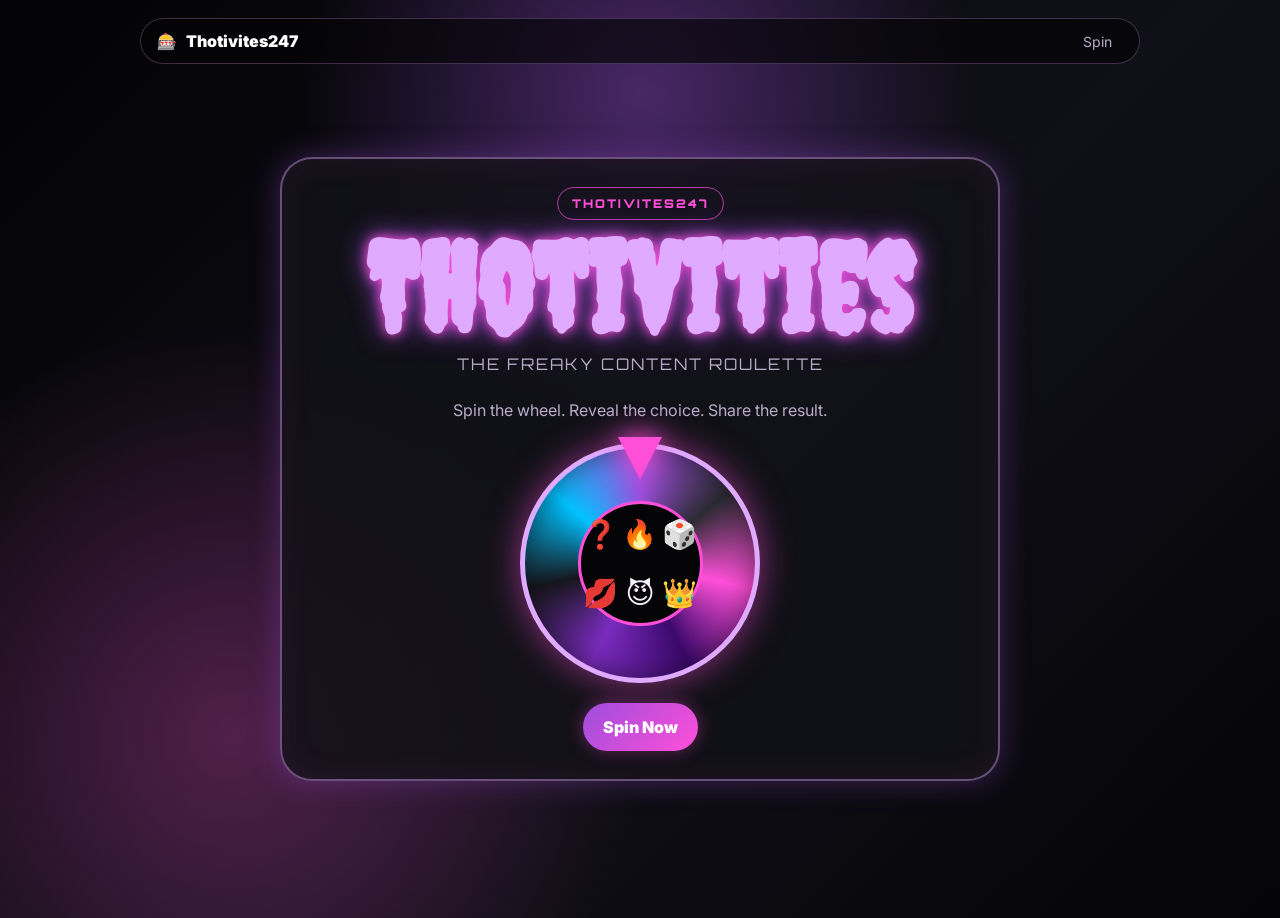
==== commit 848a5dea: "Update Thotivites247 website" ====
--- a/index.html
+++ b/index.html
@@ -1,113 +1 @@
-<!DOCTYPE html>
-<html lang="en">
-<head>
-  <meta charset="UTF-8" />
-  <meta name="viewport" content="width=device-width, initial-scale=1.0" />
-
-  <title>Thotivites247 | The Freaky Content Roulette</title>
-  <meta name="description" content="Spin the wheel, reveal a mystery challenge, and share the chaos with Thotivites247." />
-
-  <link rel="stylesheet" href="style.css" />
-</head>
-<body>
-  <div class="symbol-cloud" aria-hidden="true">
-    <span>🔥</span><span>🎲</span><span>💋</span><span>😈</span><span>👑</span><span>⚡</span>
-  </div>
-
-  <header class="site-header">
-    <a class="brand" href="index.html">
-      <span class="brand-mark">🎰</span>
-      <span>Thotivites247</span>
-    </a>
-
-    <nav>
-      <a href="spin.html">Spin</a>
-      <a href="submit.html">Submit</a>
-    </nav>
-  </header>
-
-  <main>
-    <section class="hero page-section">
-      <div class="hero-copy">
-        <div class="badge">THOTIVITES247</div>
-        <h1>Thotivities</h1>
-        <p class="tagline">The Freaky Content Roulette</p>
-        <p class="hero-text">
-          Spin fate. Create content. Reveal a mystery challenge and turn the result into a share-ready moment.
-        </p>
-
-        <div class="hero-actions">
-          <a class="button" href="spin.html">Spin Now</a>
-          <a class="button secondary" href="submit.html">Submit Challenge</a>
-        </div>
-      </div>
-
-      <div class="hero-wheel-card">
-        <div class="pointer"></div>
-        <div class="mega-wheel">
-          <span>❓</span>
-          <span>🔥</span>
-          <span>🎲</span>
-          <span>💋</span>
-          <span>😈</span>
-          <span>👑</span>
-        </div>
-      </div>
-    </section>
-
-    <section class="page-section cards-grid">
-      <article class="glass-card">
-        <div class="card-icon">🎡</div>
-        <h2>Spin the wheel</h2>
-        <p>Enter a name, spin the web roulette, reveal the mystery, and share the final result.</p>
-      </article>
-
-      <article class="glass-card">
-        <div class="card-icon">📝</div>
-        <h2>Submit prompts</h2>
-        <p>Create challenge ideas using the official #thotivities format.</p>
-      </article>
-
-      <article class="glass-card">
-        <div class="card-icon">🔐</div>
-        <h2>App-only passes</h2>
-        <p>Spin passes are generated inside the Thotivities app. The website only redeems them.</p>
-      </article>
-    </section>
-
-    <section class="page-section split-section">
-      <div>
-        <h2 class="section-title">Latest challenge styles</h2>
-        <p class="muted">Use these as starter fuel for the wheel and community queue.</p>
-      </div>
-
-      <div class="challenge-list">
-        <div class="challenge-pill">🔥 Dance Challenge</div>
-        <div class="challenge-pill">🎲 Video Challenge</div>
-        <div class="challenge-pill">💋 Thot Adventure</div>
-        <div class="challenge-pill">👑 Certified Thotivity</div>
-        <div class="challenge-pill">😈 General Thotivities</div>
-      </div>
-    </section>
-
-    <section class="page-section stats-grid">
-      <div class="stat-card">
-        <strong>24/7</strong>
-        <span>Content roulette energy</span>
-      </div>
-      <div class="stat-card">
-        <strong>#</strong>
-        <span>Use #thotivities</span>
-      </div>
-      <div class="stat-card">
-        <strong>APP</strong>
-        <span>Passes created in-app</span>
-      </div>
-    </section>
-  </main>
-
-  <footer>
-    <p>Thotivites247 • The Freaky Content Roulette</p>
-  </footer>
-</body>
-</html>
+<!DOCTYPE html><html lang="en"><head><meta charset="UTF-8"/><meta name="viewport" content="width=device-width, initial-scale=1.0"/><title>Thotivites247</title><link rel="stylesheet" href="style.css"/></head><body><header class="site-header"><a class="brand" href="index.html"><span>🎰</span><span>Thotivites247</span></a><nav><a href="spin.html">Spin</a></nav></header><main class="page"><section class="card"><div class="badge">THOTIVITES247</div><h1>Thotivities</h1><p class="tagline">The Freaky Content Roulette</p><p class="footer">Spin the wheel. Reveal the choice. Share the result.</p><div class="wheel-shell"><div class="pointer"></div><div class="wheel"><div class="wheel-ring"><span>❓</span><span>🔥</span><span>🎲</span><span>💋</span><span>😈</span><span>👑</span></div></div></div><div class="actions"><a class="button" href="spin.html">Spin Now</a></div></section></main></body></html>
--- a/style.css
+++ b/style.css
@@ -1,69 +1,2 @@
 @import url('https://fonts.googleapis.com/css2?family=Creepster&family=Inter:wght@400;700;900&family=Orbitron:wght@500;700;900&display=swap');
-
-:root { --black:#050507; --panel:#121218; --gray:#2b2b33; --purple:#9d4edd; --purple-light:#e0aaff; --pink:#ff4fd8; --blue:#00c2ff; --text:#f6efff; --muted:#b9adc9; --glass:rgba(18,18,24,.88); }
-* { box-sizing:border-box; }
-html { scroll-behavior:smooth; }
-body { margin:0; min-height:100vh; font-family:Inter,system-ui,sans-serif; color:var(--text); overflow-x:hidden; background:radial-gradient(circle at 50% 10%,rgba(157,78,221,.42),transparent 32%),radial-gradient(circle at 18% 80%,rgba(255,79,216,.28),transparent 32%),radial-gradient(circle at 90% 70%,rgba(0,194,255,.18),transparent 28%),linear-gradient(135deg,#030305,#101018 55%,#050507); }
-body::before { content:""; position:fixed; inset:0; pointer-events:none; background-image:linear-gradient(rgba(224,170,255,.05) 1px,transparent 1px),linear-gradient(90deg,rgba(224,170,255,.05) 1px,transparent 1px); background-size:44px 44px; mask-image:linear-gradient(to bottom,transparent,black 25%,transparent 95%); }
-.site-header { width:min(1180px,calc(100% - 32px)); margin:18px auto 0; padding:12px 16px; border:1px solid rgba(224,170,255,.25); border-radius:999px; background:rgba(5,5,7,.68); backdrop-filter:blur(14px); display:flex; align-items:center; justify-content:space-between; gap:12px; position:sticky; top:12px; z-index:20; }
-.brand { display:flex; align-items:center; gap:9px; color:white; text-decoration:none; font-weight:900; letter-spacing:.5px; }
-.brand-mark { filter:drop-shadow(0 0 8px var(--pink)); }
-nav { display:flex; gap:6px; }
-nav a { color:var(--muted); text-decoration:none; padding:8px 11px; border-radius:999px; font-size:14px; }
-nav a:hover { color:white; background:rgba(157,78,221,.22); }
-.page,.page-section { width:min(1180px,calc(100% - 32px)); margin:0 auto; }
-.page { min-height:calc(100vh - 90px); display:grid; place-items:center; padding:34px 0; }
-.hero { min-height:calc(100vh - 100px); display:grid; grid-template-columns:1.08fr .92fr; align-items:center; gap:40px; padding:62px 0; }
-.badge { display:inline-block; padding:8px 14px; border:1px solid rgba(255,79,216,.7); border-radius:999px; color:var(--pink); font-size:12px; font-weight:900; letter-spacing:2px; text-transform:uppercase; font-family:Orbitron,Inter,sans-serif; }
-h1 { margin:12px 0 0; font-family:Creepster,cursive; font-size:clamp(62px,12vw,132px); line-height:.92; color:var(--purple-light); text-shadow:0 0 12px var(--pink),0 0 28px var(--purple),0 0 60px rgba(157,78,221,.5); }
-h2,.section-title { font-family:Creepster,cursive; font-size:clamp(34px,6vw,68px); color:var(--purple-light); text-shadow:0 0 16px rgba(255,79,216,.5); margin:0 0 8px; }
-.tagline { margin:10px 0 24px; color:var(--muted); letter-spacing:2px; text-transform:uppercase; font-family:Orbitron,Inter,sans-serif; }
-.hero-text,.description,.notes,.footer,.muted { color:var(--muted); line-height:1.7; }
-.hero-actions,.actions { margin-top:20px; display:flex; gap:12px; flex-wrap:wrap; justify-content:center; }
-.hero-actions { justify-content:flex-start; }
-button,.button,.secondary-btn { appearance:none; border:none; cursor:pointer; text-decoration:none; padding:14px 20px; border-radius:999px; color:white; font-weight:900; background:linear-gradient(135deg,var(--purple),var(--pink)); box-shadow:0 0 18px rgba(255,79,216,.35); transition:transform .18s ease,box-shadow .18s ease; }
-button:hover,.button:hover,.secondary-btn:hover { transform:translateY(-2px); box-shadow:0 0 28px rgba(255,79,216,.52); }
-.secondary,.secondary-btn { background:linear-gradient(135deg,#252532,#3b3b49); }
-.hero-wheel-card,.result-card,.hero-card,.glass-card,.stat-card { text-align:center; background:var(--glass); border:2px solid rgba(224,170,255,.42); border-radius:32px; box-shadow:0 0 30px rgba(157,78,221,.35),inset 0 0 35px rgba(255,79,216,.07); backdrop-filter:blur(12px); }
-.hero-wheel-card { padding:34px; position:relative; }
-.result-card,.hero-card { width:min(760px,100%); padding:28px; }
-.wheel-shell { position:relative; display:grid; place-items:center; margin:8px auto 0; }
-.pointer { width:0; height:0; border-left:22px solid transparent; border-right:22px solid transparent; border-top:42px solid var(--pink); filter:drop-shadow(0 0 14px var(--pink)); position:absolute; top:-6px; left:50%; z-index:4; transform:translateX(-50%); }
-.mega-wheel,.wheel-logo { border-radius:50%; display:grid; place-items:center; background:conic-gradient(from 0deg,#9d4edd,#2b2b33,#ff4fd8,#3c096c,#7b2cbf,#16161c,#00c2ff,#9d4edd); border:5px solid var(--purple-light); box-shadow:0 0 35px rgba(255,79,216,.55),inset 0 0 28px rgba(0,0,0,.45); }
-.mega-wheel { width:min(390px,80vw); height:min(390px,80vw); animation:slowSpin 22s linear infinite; position:relative; }
-.mega-wheel span { position:absolute; font-size:44px; filter:drop-shadow(0 0 8px black); }
-.mega-wheel span:nth-child(1){transform:translate(0,-135px)} .mega-wheel span:nth-child(2){transform:translate(120px,-62px)} .mega-wheel span:nth-child(3){transform:translate(120px,70px)} .mega-wheel span:nth-child(4){transform:translate(0,135px)} .mega-wheel span:nth-child(5){transform:translate(-120px,70px)} .mega-wheel span:nth-child(6){transform:translate(-120px,-62px)}
-@keyframes slowSpin { from{transform:rotate(0)} to{transform:rotate(360deg)} }
-.wheel-logo { width:240px; height:240px; margin:22px auto; }
-.small-wheel { width:210px; height:210px; }
-.wheel-ring { width:125px; height:125px; border-radius:50%; background:var(--black); display:grid; grid-template-columns:repeat(3,1fr); place-items:center; font-size:28px; border:3px solid var(--pink); }
-.spin-animation { animation:spin 1.6s cubic-bezier(.12,.72,.22,1) forwards; }
-@keyframes spin { from{transform:rotate(0deg)} to{transform:rotate(1620deg)} }
-.cards-grid,.stats-grid { display:grid; grid-template-columns:repeat(3,1fr); gap:18px; padding:28px 0; }
-.glass-card,.stat-card { padding:22px; }
-.card-icon { font-size:42px; margin-bottom:12px; }
-.split-section { padding:28px 0; display:grid; grid-template-columns:.85fr 1.15fr; gap:20px; align-items:center; }
-.challenge-list { display:flex; gap:10px; flex-wrap:wrap; }
-.challenge-pill { padding:12px 14px; background:rgba(224,170,255,.09); border:1px solid rgba(224,170,255,.22); border-radius:999px; }
-.stat-card strong { display:block; font-size:48px; color:var(--purple-light); font-family:Orbitron,Inter,sans-serif; }
-.form-box { margin:16px auto 18px; text-align:left; }
-label { display:block; margin-bottom:8px; color:var(--muted); font-weight:900; letter-spacing:1px; text-transform:uppercase; font-size:12px; }
-input,textarea,select { width:100%; padding:16px; border-radius:18px; border:1px solid rgba(224,170,255,.45); background:rgba(7,7,10,.75); color:var(--text); font-size:18px; outline:none; }
-textarea { resize:vertical; }
-input:focus,textarea:focus,select:focus { border-color:var(--pink); box-shadow:0 0 18px rgba(255,79,216,.3); }
-.avatar-picker,.pass-grid { display:flex; flex-wrap:wrap; gap:8px; justify-content:center; }
-.avatar { min-width:52px; padding:12px; font-size:24px; background:rgba(224,170,255,.08); }
-.avatar.active { background:linear-gradient(135deg,var(--purple),var(--pink)); }
-.spin-limit { padding:10px; border:1px solid rgba(0,194,255,.55); border-radius:16px; background:rgba(0,194,255,.08); }
-.hidden { display:none!important; }
-.small-label { color:var(--muted); text-transform:uppercase; letter-spacing:1.5px; font-size:12px; font-weight:900; }
-.symbol { font-size:clamp(76px,22vw,150px); line-height:1; margin:10px 0 20px; filter:drop-shadow(0 0 20px var(--pink)); }
-.name-line { color:var(--pink); font-weight:900; font-size:18px; }
-.category,.hashtag { color:var(--pink); font-weight:900; letter-spacing:1.5px; }
-.share-card { margin:24px auto; padding:18px; border-radius:24px; background:rgba(43,43,51,.58); border:1px solid rgba(224,170,255,.28); white-space:pre-wrap; }
-footer { text-align:center; padding:30px; color:var(--muted); }
-.symbol-cloud { position:fixed; inset:0; pointer-events:none; overflow:hidden; z-index:-1; }
-.symbol-cloud span { position:absolute; font-size:46px; opacity:.13; animation:floatSymbol 13s ease-in-out infinite; }
-.symbol-cloud span:nth-child(1){top:14%;left:9%;animation-delay:0s} .symbol-cloud span:nth-child(2){top:72%;left:12%;animation-delay:1s} .symbol-cloud span:nth-child(3){top:28%;right:10%;animation-delay:2s} .symbol-cloud span:nth-child(4){bottom:15%;right:18%;animation-delay:3s} .symbol-cloud span:nth-child(5){top:48%;left:48%;animation-delay:4s} .symbol-cloud span:nth-child(6){bottom:10%;left:52%;animation-delay:5s}
-@keyframes floatSymbol { 0%,100%{transform:translateY(0) rotate(-8deg)} 50%{transform:translateY(-28px) rotate(8deg)} }
-@media (max-width:820px){ .hero,.split-section,.cards-grid,.stats-grid{grid-template-columns:1fr} .hero-actions{justify-content:center} .hero-copy{text-align:center} .site-header{border-radius:24px;flex-direction:column} nav{flex-wrap:wrap;justify-content:center} }
+:root{--black:#050507;--purple:#9d4edd;--purple-light:#e0aaff;--pink:#ff4fd8;--text:#f6efff;--muted:#b9adc9;--glass:rgba(18,18,24,.88)}*{box-sizing:border-box}body{margin:0;min-height:100vh;font-family:Inter,system-ui,sans-serif;color:var(--text);background:radial-gradient(circle at 50% 10%,rgba(157,78,221,.42),transparent 32%),radial-gradient(circle at 18% 80%,rgba(255,79,216,.28),transparent 32%),linear-gradient(135deg,#030305,#101018 55%,#050507)}.site-header{width:min(1000px,calc(100% - 32px));margin:18px auto 0;padding:12px 16px;border:1px solid rgba(224,170,255,.25);border-radius:999px;background:rgba(5,5,7,.68);backdrop-filter:blur(14px);display:flex;align-items:center;justify-content:space-between}.brand{display:flex;gap:9px;color:white;text-decoration:none;font-weight:900}nav a{color:var(--muted);text-decoration:none;padding:8px 11px;border-radius:999px;font-size:14px}.page{min-height:calc(100vh - 90px);display:grid;place-items:center;padding:34px 16px}.card{width:min(720px,100%);padding:28px;text-align:center;background:var(--glass);border:2px solid rgba(224,170,255,.42);border-radius:32px;box-shadow:0 0 30px rgba(157,78,221,.35),inset 0 0 35px rgba(255,79,216,.07)}.badge{display:inline-block;padding:8px 14px;border:1px solid rgba(255,79,216,.7);border-radius:999px;color:var(--pink);font-size:12px;font-weight:900;letter-spacing:2px;text-transform:uppercase;font-family:Orbitron,Inter,sans-serif}h1{margin:12px 0 0;font-family:Creepster,cursive;font-size:clamp(62px,12vw,122px);line-height:.92;color:var(--purple-light);text-shadow:0 0 12px var(--pink),0 0 28px var(--purple)}h2{margin:0;font-family:Creepster,cursive;font-size:clamp(38px,8vw,72px);color:var(--purple-light);text-shadow:0 0 16px rgba(255,79,216,.5)}.tagline{margin:10px 0 24px;color:var(--muted);letter-spacing:2px;text-transform:uppercase;font-family:Orbitron,Inter,sans-serif}.form-box{margin:16px auto 18px;text-align:left}label{display:block;margin-bottom:8px;color:var(--muted);font-weight:900;letter-spacing:1px;text-transform:uppercase;font-size:12px}input{width:100%;padding:16px;border-radius:18px;border:1px solid rgba(224,170,255,.45);background:rgba(7,7,10,.75);color:var(--text);font-size:18px;outline:none}.avatar-picker{display:flex;flex-wrap:wrap;gap:8px;justify-content:center}.avatar{min-width:52px;padding:12px;font-size:24px;background:rgba(224,170,255,.08)}.avatar.active{background:linear-gradient(135deg,var(--purple),var(--pink))}.wheel-shell{position:relative;display:grid;place-items:center;margin:20px auto 0}.pointer{width:0;height:0;border-left:22px solid transparent;border-right:22px solid transparent;border-top:42px solid var(--pink);filter:drop-shadow(0 0 14px var(--pink));position:absolute;top:-6px;left:50%;z-index:4;transform:translateX(-50%)}.wheel{width:240px;height:240px;border-radius:50%;display:grid;place-items:center;background:conic-gradient(from 0deg,#9d4edd,#2b2b33,#ff4fd8,#3c096c,#7b2cbf,#16161c,#00c2ff,#9d4edd);border:5px solid var(--purple-light);box-shadow:0 0 35px rgba(255,79,216,.55),inset 0 0 28px rgba(0,0,0,.45)}.wheel-ring{width:125px;height:125px;border-radius:50%;background:#050507;display:grid;grid-template-columns:repeat(3,1fr);place-items:center;font-size:28px;border:3px solid var(--pink)}.spin-animation{animation:spin 1.6s cubic-bezier(.12,.72,.22,1) forwards}@keyframes spin{from{transform:rotate(0deg)}to{transform:rotate(1620deg)}}.hidden{display:none!important}.symbol{font-size:clamp(76px,22vw,150px);line-height:1;margin:10px 0 20px;filter:drop-shadow(0 0 20px var(--pink))}.name-line,.category,.hashtag{color:var(--pink);font-weight:900;letter-spacing:1px}.share-card{margin:24px auto;padding:18px;border-radius:24px;background:rgba(43,43,51,.58);border:1px solid rgba(224,170,255,.28);white-space:pre-wrap}.actions{margin-top:20px;display:flex;gap:12px;flex-wrap:wrap;justify-content:center}button,.button{appearance:none;border:none;cursor:pointer;text-decoration:none;padding:14px 20px;border-radius:999px;color:white;font-weight:900;background:linear-gradient(135deg,var(--purple),var(--pink));box-shadow:0 0 18px rgba(255,79,216,.35)}.secondary{background:linear-gradient(135deg,#252532,#3b3b49)}.spin-limit{padding:10px;border:1px solid rgba(0,194,255,.55);border-radius:16px;background:rgba(0,194,255,.08)}.footer{color:var(--muted);line-height:1.6}@media(max-width:720px){.site-header{border-radius:24px;flex-direction:column}nav{flex-wrap:wrap;justify-content:center}}
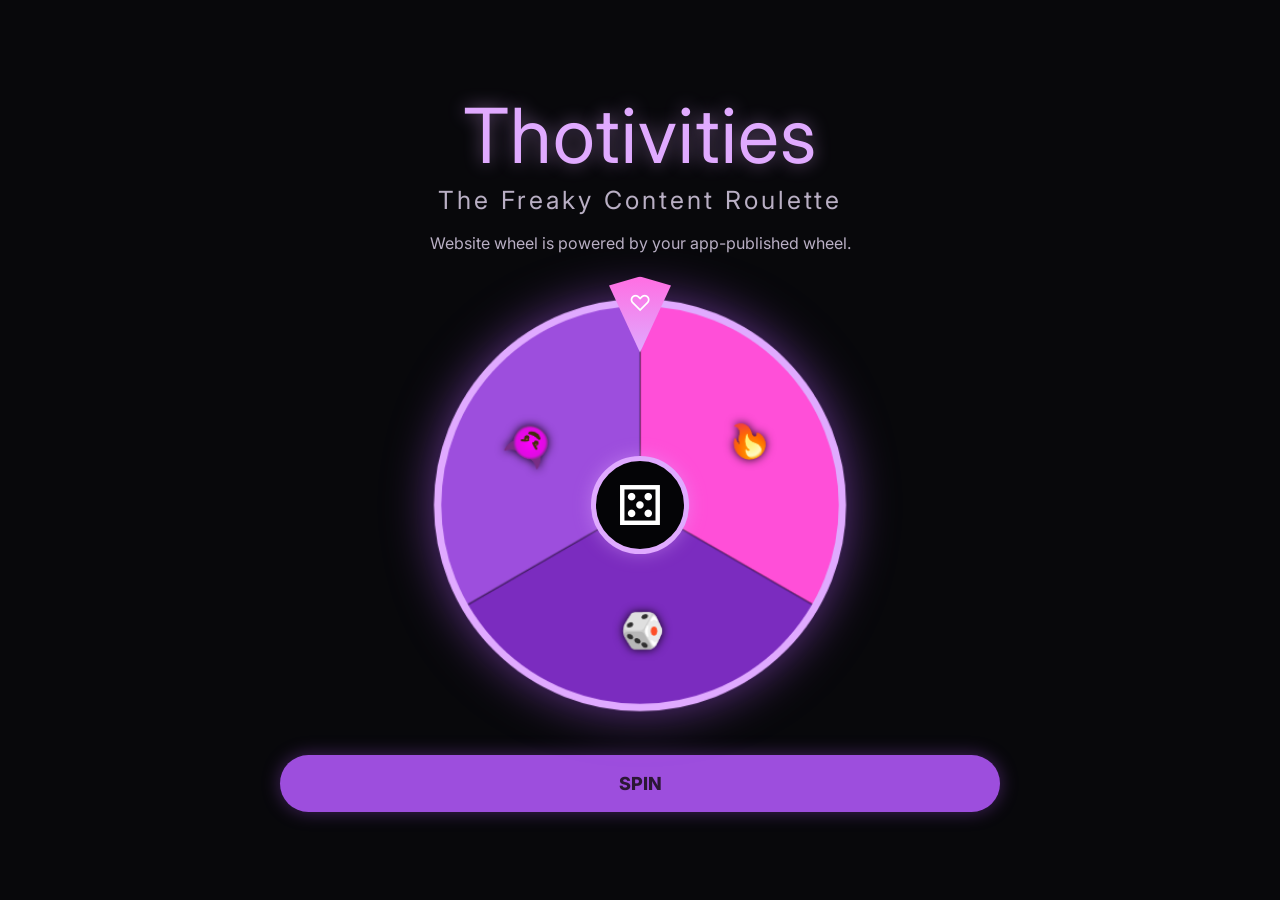
==== commit 273ad34d: "Use app-published wheel and app-style design" ====
--- a/index.html
+++ b/index.html
@@ -1 +1,28 @@
-<!DOCTYPE html><html lang="en"><head><meta charset="UTF-8"/><meta name="viewport" content="width=device-width, initial-scale=1.0"/><title>Thotivites247</title><link rel="stylesheet" href="style.css"/></head><body><header class="site-header"><a class="brand" href="index.html"><span>🎰</span><span>Thotivites247</span></a><nav><a href="spin.html">Spin</a></nav></header><main class="page"><section class="card"><div class="badge">THOTIVITES247</div><h1>Thotivities</h1><p class="tagline">The Freaky Content Roulette</p><p class="footer">Spin the wheel. Reveal the choice. Share the result.</p><div class="wheel-shell"><div class="pointer"></div><div class="wheel"><div class="wheel-ring"><span>❓</span><span>🔥</span><span>🎲</span><span>💋</span><span>😈</span><span>👑</span></div></div></div><div class="actions"><a class="button" href="spin.html">Spin Now</a></div></section></main></body></html>+<!DOCTYPE html>
+<html lang="en">
+<head>
+  <meta charset="UTF-8" />
+  <meta name="viewport" content="width=device-width, initial-scale=1.0" />
+  <title>Thotivites247</title>
+  <link rel="stylesheet" href="style.css" />
+</head>
+<body>
+  <main class="page">
+    <section class="app-card">
+      <h1>Thotivities</h1>
+      <p class="subtitle">The Freaky Content Roulette</p>
+      <p class="status">Website wheel is powered by your app-published wheel.</p>
+
+      <div class="wheel-wrap">
+        <div class="pointer">♡</div>
+        <canvas id="previewWheel" width="420" height="420"></canvas>
+        <div class="center-dice">⚄</div>
+      </div>
+
+      <a class="main-btn" href="spin.html">SPIN</a>
+    </section>
+  </main>
+
+  <script src="site.js"></script>
+</body>
+</html>
--- a/style.css
+++ b/style.css
@@ -1,2 +1,178 @@
-@import url('https://fonts.googleapis.com/css2?family=Creepster&family=Inter:wght@400;700;900&family=Orbitron:wght@500;700;900&display=swap');
-:root{--black:#050507;--purple:#9d4edd;--purple-light:#e0aaff;--pink:#ff4fd8;--text:#f6efff;--muted:#b9adc9;--glass:rgba(18,18,24,.88)}*{box-sizing:border-box}body{margin:0;min-height:100vh;font-family:Inter,system-ui,sans-serif;color:var(--text);background:radial-gradient(circle at 50% 10%,rgba(157,78,221,.42),transparent 32%),radial-gradient(circle at 18% 80%,rgba(255,79,216,.28),transparent 32%),linear-gradient(135deg,#030305,#101018 55%,#050507)}.site-header{width:min(1000px,calc(100% - 32px));margin:18px auto 0;padding:12px 16px;border:1px solid rgba(224,170,255,.25);border-radius:999px;background:rgba(5,5,7,.68);backdrop-filter:blur(14px);display:flex;align-items:center;justify-content:space-between}.brand{display:flex;gap:9px;color:white;text-decoration:none;font-weight:900}nav a{color:var(--muted);text-decoration:none;padding:8px 11px;border-radius:999px;font-size:14px}.page{min-height:calc(100vh - 90px);display:grid;place-items:center;padding:34px 16px}.card{width:min(720px,100%);padding:28px;text-align:center;background:var(--glass);border:2px solid rgba(224,170,255,.42);border-radius:32px;box-shadow:0 0 30px rgba(157,78,221,.35),inset 0 0 35px rgba(255,79,216,.07)}.badge{display:inline-block;padding:8px 14px;border:1px solid rgba(255,79,216,.7);border-radius:999px;color:var(--pink);font-size:12px;font-weight:900;letter-spacing:2px;text-transform:uppercase;font-family:Orbitron,Inter,sans-serif}h1{margin:12px 0 0;font-family:Creepster,cursive;font-size:clamp(62px,12vw,122px);line-height:.92;color:var(--purple-light);text-shadow:0 0 12px var(--pink),0 0 28px var(--purple)}h2{margin:0;font-family:Creepster,cursive;font-size:clamp(38px,8vw,72px);color:var(--purple-light);text-shadow:0 0 16px rgba(255,79,216,.5)}.tagline{margin:10px 0 24px;color:var(--muted);letter-spacing:2px;text-transform:uppercase;font-family:Orbitron,Inter,sans-serif}.form-box{margin:16px auto 18px;text-align:left}label{display:block;margin-bottom:8px;color:var(--muted);font-weight:900;letter-spacing:1px;text-transform:uppercase;font-size:12px}input{width:100%;padding:16px;border-radius:18px;border:1px solid rgba(224,170,255,.45);background:rgba(7,7,10,.75);color:var(--text);font-size:18px;outline:none}.avatar-picker{display:flex;flex-wrap:wrap;gap:8px;justify-content:center}.avatar{min-width:52px;padding:12px;font-size:24px;background:rgba(224,170,255,.08)}.avatar.active{background:linear-gradient(135deg,var(--purple),var(--pink))}.wheel-shell{position:relative;display:grid;place-items:center;margin:20px auto 0}.pointer{width:0;height:0;border-left:22px solid transparent;border-right:22px solid transparent;border-top:42px solid var(--pink);filter:drop-shadow(0 0 14px var(--pink));position:absolute;top:-6px;left:50%;z-index:4;transform:translateX(-50%)}.wheel{width:240px;height:240px;border-radius:50%;display:grid;place-items:center;background:conic-gradient(from 0deg,#9d4edd,#2b2b33,#ff4fd8,#3c096c,#7b2cbf,#16161c,#00c2ff,#9d4edd);border:5px solid var(--purple-light);box-shadow:0 0 35px rgba(255,79,216,.55),inset 0 0 28px rgba(0,0,0,.45)}.wheel-ring{width:125px;height:125px;border-radius:50%;background:#050507;display:grid;grid-template-columns:repeat(3,1fr);place-items:center;font-size:28px;border:3px solid var(--pink)}.spin-animation{animation:spin 1.6s cubic-bezier(.12,.72,.22,1) forwards}@keyframes spin{from{transform:rotate(0deg)}to{transform:rotate(1620deg)}}.hidden{display:none!important}.symbol{font-size:clamp(76px,22vw,150px);line-height:1;margin:10px 0 20px;filter:drop-shadow(0 0 20px var(--pink))}.name-line,.category,.hashtag{color:var(--pink);font-weight:900;letter-spacing:1px}.share-card{margin:24px auto;padding:18px;border-radius:24px;background:rgba(43,43,51,.58);border:1px solid rgba(224,170,255,.28);white-space:pre-wrap}.actions{margin-top:20px;display:flex;gap:12px;flex-wrap:wrap;justify-content:center}button,.button{appearance:none;border:none;cursor:pointer;text-decoration:none;padding:14px 20px;border-radius:999px;color:white;font-weight:900;background:linear-gradient(135deg,var(--purple),var(--pink));box-shadow:0 0 18px rgba(255,79,216,.35)}.secondary{background:linear-gradient(135deg,#252532,#3b3b49)}.spin-limit{padding:10px;border:1px solid rgba(0,194,255,.55);border-radius:16px;background:rgba(0,194,255,.08)}.footer{color:var(--muted);line-height:1.6}@media(max-width:720px){.site-header{border-radius:24px;flex-direction:column}nav{flex-wrap:wrap;justify-content:center}}
+@import url('https://fonts.googleapis.com/css2?family=Inter:wght@400;600;800&display=swap');
+
+:root {
+  --bg: #08080b;
+  --purple: #9D4EDD;
+  --purple2: #E0AAFF;
+  --pink: #FF4FD8;
+  --text: #F6EEFF;
+  --muted: #B9AFC4;
+}
+
+* { box-sizing: border-box; }
+
+body {
+  margin: 0;
+  min-height: 100vh;
+  background: var(--bg);
+  color: var(--text);
+  font-family: Inter, system-ui, sans-serif;
+}
+
+.page {
+  min-height: 100vh;
+  display: grid;
+  place-items: center;
+  padding: 22px;
+}
+
+.app-card {
+  width: min(760px, 100%);
+  text-align: center;
+}
+
+h1 {
+  margin: 0;
+  font-size: clamp(42px, 10vw, 76px);
+  font-weight: 400;
+  letter-spacing: 1px;
+  color: var(--purple2);
+  text-shadow: 0 0 18px rgba(224, 170, 255, 0.45);
+}
+
+h2 {
+  margin: 8px 0;
+  font-size: clamp(32px, 8vw, 58px);
+  color: var(--purple2);
+  text-shadow: 0 0 16px rgba(224, 170, 255, 0.5);
+}
+
+.subtitle {
+  margin: 4px 0 10px;
+  color: var(--muted);
+  font-size: clamp(18px, 4vw, 25px);
+  letter-spacing: 3px;
+}
+
+.status {
+  color: var(--muted);
+  line-height: 1.5;
+}
+
+.input-panel {
+  margin: 18px auto 6px;
+  text-align: left;
+  max-width: 520px;
+}
+
+label {
+  display: block;
+  margin-bottom: 8px;
+  color: var(--muted);
+}
+
+input {
+  width: 100%;
+  padding: 15px 16px;
+  border-radius: 12px;
+  border: 1px solid rgba(224, 170, 255, 0.45);
+  background: #09090c;
+  color: var(--text);
+  font-size: 18px;
+}
+
+.wheel-wrap {
+  position: relative;
+  width: min(440px, 92vw);
+  aspect-ratio: 1;
+  margin: 30px auto;
+  display: grid;
+  place-items: center;
+}
+
+canvas {
+  width: 100%;
+  height: 100%;
+  filter: drop-shadow(0 0 24px rgba(157, 78, 221, 0.6));
+}
+
+.pointer {
+  position: absolute;
+  top: -8px;
+  z-index: 5;
+  width: 62px;
+  height: 76px;
+  display: grid;
+  place-items: start center;
+  padding-top: 13px;
+  color: white;
+  font-size: 22px;
+  background: linear-gradient(180deg, #ff6ee3, #e0aaff);
+  clip-path: polygon(50% 100%, 0 12%, 50% 0, 100% 12%);
+  filter: drop-shadow(0 0 14px rgba(255, 79, 216, 0.9));
+}
+
+.center-dice {
+  position: absolute;
+  width: 98px;
+  height: 98px;
+  border-radius: 50%;
+  display: grid;
+  place-items: center;
+  background: #040406;
+  border: 5px solid var(--purple2);
+  color: white;
+  font-size: 55px;
+  box-shadow: 0 0 18px rgba(224, 170, 255, 0.4);
+}
+
+.main-btn,
+.outline-btn {
+  width: 100%;
+  max-width: 720px;
+  border-radius: 999px;
+  padding: 18px 20px;
+  font-size: 18px;
+  font-weight: 800;
+  cursor: pointer;
+}
+
+.main-btn {
+  display: inline-block;
+  border: none;
+  text-decoration: none;
+  color: #2b1735;
+  background: var(--purple);
+  box-shadow: 0 0 18px rgba(157, 78, 221, 0.4);
+}
+
+.outline-btn {
+  margin-top: 10px;
+  color: var(--purple2);
+  background: transparent;
+  border: 1.5px solid rgba(224, 170, 255, 0.7);
+}
+
+.hidden { display: none !important; }
+
+.mystery-symbol {
+  font-size: clamp(90px, 28vw, 160px);
+  line-height: 1;
+  margin: 15px 0 25px;
+  text-shadow: 0 0 18px rgba(255, 79, 216, 0.8);
+}
+
+.category {
+  color: var(--pink);
+  font-weight: 800;
+  letter-spacing: 1px;
+}
+
+.share-card {
+  margin: 18px 0;
+  padding: 18px;
+  border-radius: 18px;
+  background: #15151b;
+  border: 1px solid rgba(224, 170, 255, 0.28);
+  color: var(--muted);
+}
